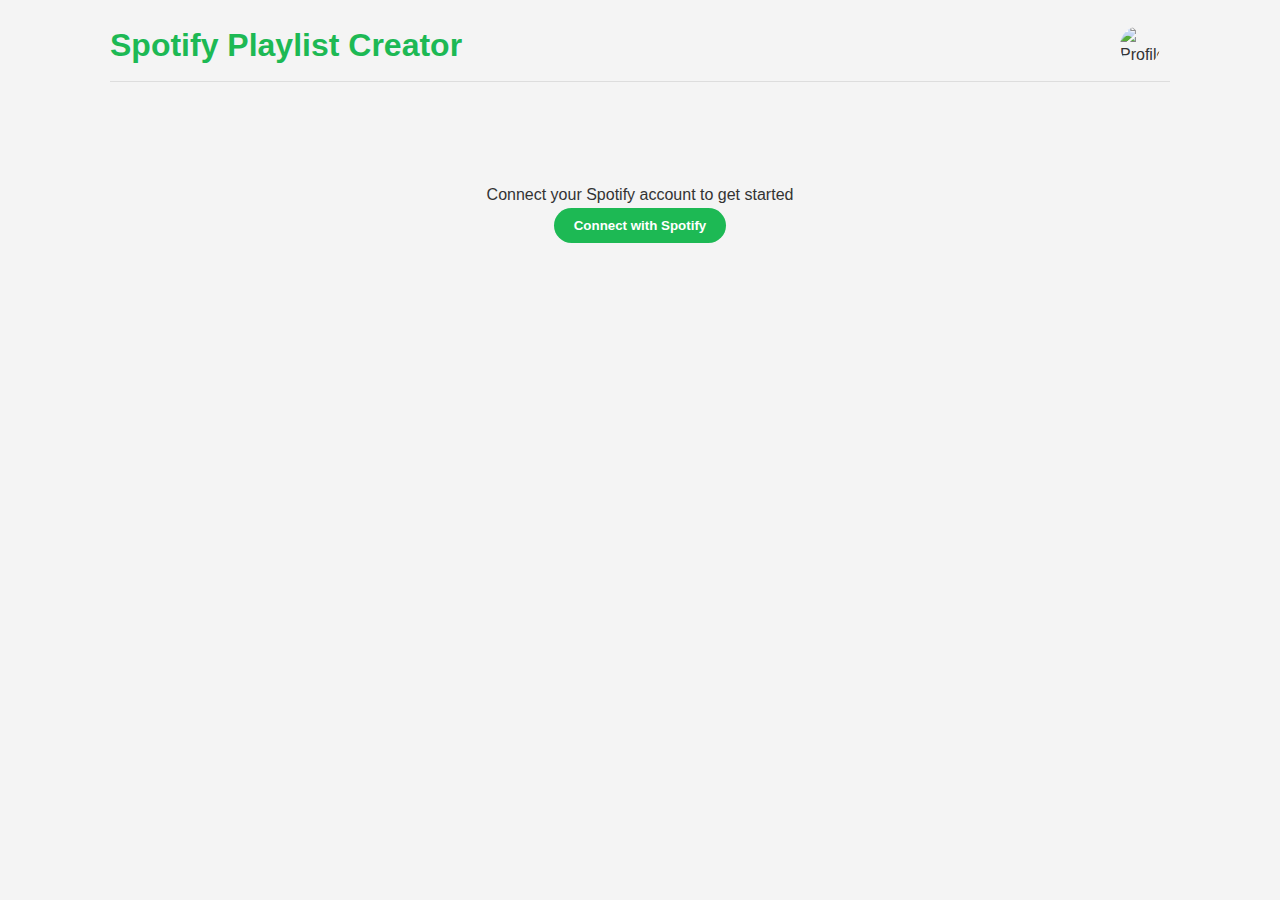
==== frontend/index.html @ e7f56613 "Initial commit" ====
<!DOCTYPE html>
<html lang="en">
<head>
    <meta charset="UTF-8">
    <meta name="viewport" content="width=device-width, initial-scale=1.0">
    <title>Spotify Playlist Creator</title>
    <link rel="stylesheet" href="style.css">
</head>
<body>
    <div class="container">
        <header>
            <h1>Spotify Playlist Creator</h1>
            <div id="user-profile" class="hidden">
                <img id="profile-image" src="" alt="Profile">
                <span id="profile-name"></span>
            </div>
        </header>

        <div id="login-section">
            <p>Connect your Spotify account to get started</p>
            <button id="login-button">Connect with Spotify</button>
        </div>

        <div id="app-section" class="hidden">
            <div class="stats-section">
                <h2>Your Top Artists</h2>
                <div id="top-artists" class="stats-grid"></div>
                
                <h2>Your Top Tracks</h2>
                <div id="top-tracks" class="stats-grid"></div>
            </div>
            
            <div class="playlist-creator">
                <h2>Create a Playlist</h2>
                <p>Describe what kind of playlist you want:</p>
                <textarea id="playlist-prompt" placeholder="e.g., A chill playlist for studying with piano music"></textarea>
                <button id="create-playlist-button">Create Playlist</button>
                <div id="playlist-result" class="hidden">
                    <h3>Playlist Created!</h3>
                    <p id="playlist-link"></p>
                </div>
            </div>
        </div>
    </div>
    
    <script src="script.js"></script>
</body>
</html>
---- frontend/style.css ----
* {
    box-sizing: border-box;
    margin: 0;
    padding: 0;
}

body {
    font-family: 'Segoe UI', Tahoma, Geneva, Verdana, sans-serif;
    line-height: 1.6;
    color: #333;
    background-color: #f4f4f4;
}

.container {
    max-width: 1100px;
    margin: 0 auto;
    padding: 20px;
}

header {
    display: flex;
    justify-content: space-between;
    align-items: center;
    margin-bottom: 30px;
    padding-bottom: 10px;
    border-bottom: 1px solid #ddd;
}

h1, h2, h3 {
    color: #1DB954; /* Spotify green */
}

button {
    background-color: #1DB954;
    color: white;
    border: none;
    padding: 10px 20px;
    border-radius: 30px;
    cursor: pointer;
    font-weight: bold;
    transition: background-color 0.3s;
}

button:hover {
    background-color: #1ed760;
}

.hidden {
    display: none;
}

#login-section {
    text-align: center;
    margin: 100px 0;
}

#user-profile {
    display: flex;
    align-items: center;
}

#profile-image {
    width: 40px;
    height: 40px;
    border-radius: 50%;
    margin-right: 10px;
}

.stats-grid {
    display: grid;
    grid-template-columns: repeat(auto-fill, minmax(150px, 1fr));
    gap: 20px;
    margin-bottom: 30px;
}

.artist-card, .track-card {
    background: white;
    border-radius: 8px;
    overflow: hidden;
    box-shadow: 0 2px 10px rgba(0,0,0,0.1);
    transition: transform 0.3s;
}

.artist-card:hover, .track-card:hover {
    transform: translateY(-5px);
}

.artist-card img, .track-card img {
    width: 100%;
    height: 150px;
    object-fit: cover;
}

.card-info {
    padding: 10px;
}

.card-info h3 {
    font-size: 14px;
    margin-bottom: 5px;
    white-space: nowrap;
    overflow: hidden;
    text-overflow: ellipsis;
}

.playlist-creator {
    background: white;
    padding: 20px;
    border-radius: 8px;
    box-shadow: 0 2px 10px rgba(0,0,0,0.1);
}

#playlist-prompt {
    width: 100%;
    height: 100px;
    margin: 10px 0 20px;
    padding: 10px;
    border: 1px solid #ddd;
    border-radius: 4px;
    resize: vertical;
}

#playlist-result {
    margin-top: 20px;
    padding: 15px;
    background-color: #f0f9f0;
    border-radius: 4px;
}

#playlist-link a {
    color: #1DB954;
    text-decoration: none;
}

#playlist-link a:hover {
    text-decoration: underline;
}

.playlist-tracks {
    margin-top: 15px;
    padding-top: 15px;
    border-top: 1px solid #eee;
}

.playlist-tracks h4 {
    margin-bottom: 10px;
}

.playlist-tracks ul {
    list-style-type: none;
}

.playlist-tracks li {
    padding: 5px 0;
    border-bottom: 1px solid #f0f0f0;
}
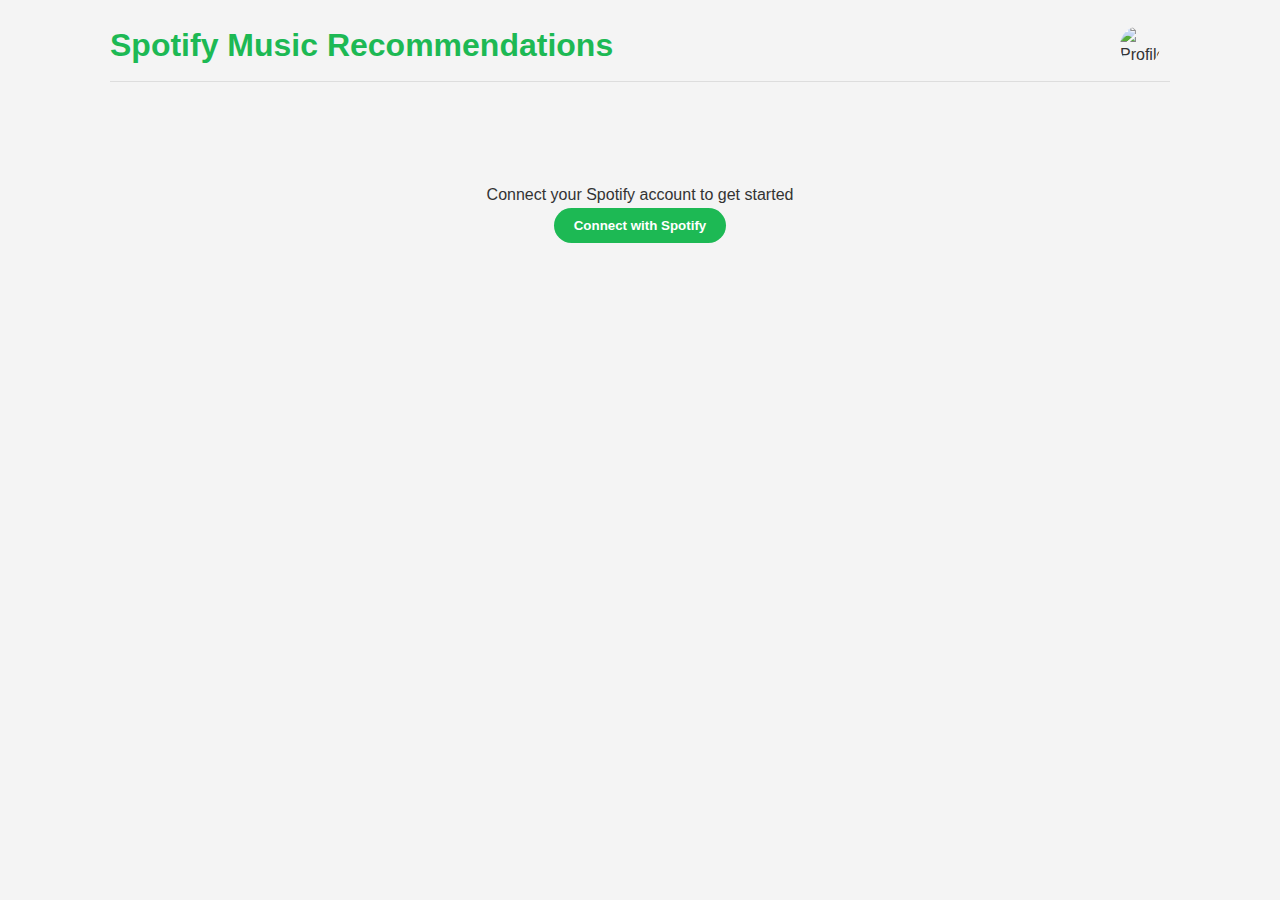
==== commit ef25ead1: "Change to recommendations only, fix 500 error" ====
--- a/frontend/index.html
+++ b/frontend/index.html
@@ -3,13 +3,13 @@
 <head>
     <meta charset="UTF-8">
     <meta name="viewport" content="width=device-width, initial-scale=1.0">
-    <title>Spotify Playlist Creator</title>
+    <title>Spotify Music Recommendations</title>
     <link rel="stylesheet" href="style.css">
 </head>
 <body>
     <div class="container">
         <header>
-            <h1>Spotify Playlist Creator</h1>
+            <h1>Spotify Music Recommendations</h1>
             <div id="user-profile" class="hidden">
                 <img id="profile-image" src="" alt="Profile">
                 <span id="profile-name"></span>
@@ -25,24 +25,23 @@
             <div class="stats-section">
                 <h2>Your Top Artists</h2>
                 <div id="top-artists" class="stats-grid"></div>
-                
+
                 <h2>Your Top Tracks</h2>
                 <div id="top-tracks" class="stats-grid"></div>
             </div>
-            
+
             <div class="playlist-creator">
-                <h2>Create a Playlist</h2>
-                <p>Describe what kind of playlist you want:</p>
-                <textarea id="playlist-prompt" placeholder="e.g., A chill playlist for studying with piano music"></textarea>
-                <button id="create-playlist-button">Create Playlist</button>
+                <h2>Get Music Recommendations</h2>
+                <p>Describe what kind of music you're in the mood for:</p>
+                <textarea id="playlist-prompt" placeholder="e.g., A chill music for studying with piano"></textarea>
+                <button id="create-playlist-button">Get Recommendations</button>
                 <div id="playlist-result" class="hidden">
-                    <h3>Playlist Created!</h3>
-                    <p id="playlist-link"></p>
+                    <div id="playlist-link"></div>
                 </div>
             </div>
         </div>
     </div>
-    
+
     <script src="script.js"></script>
 </body>
 </html>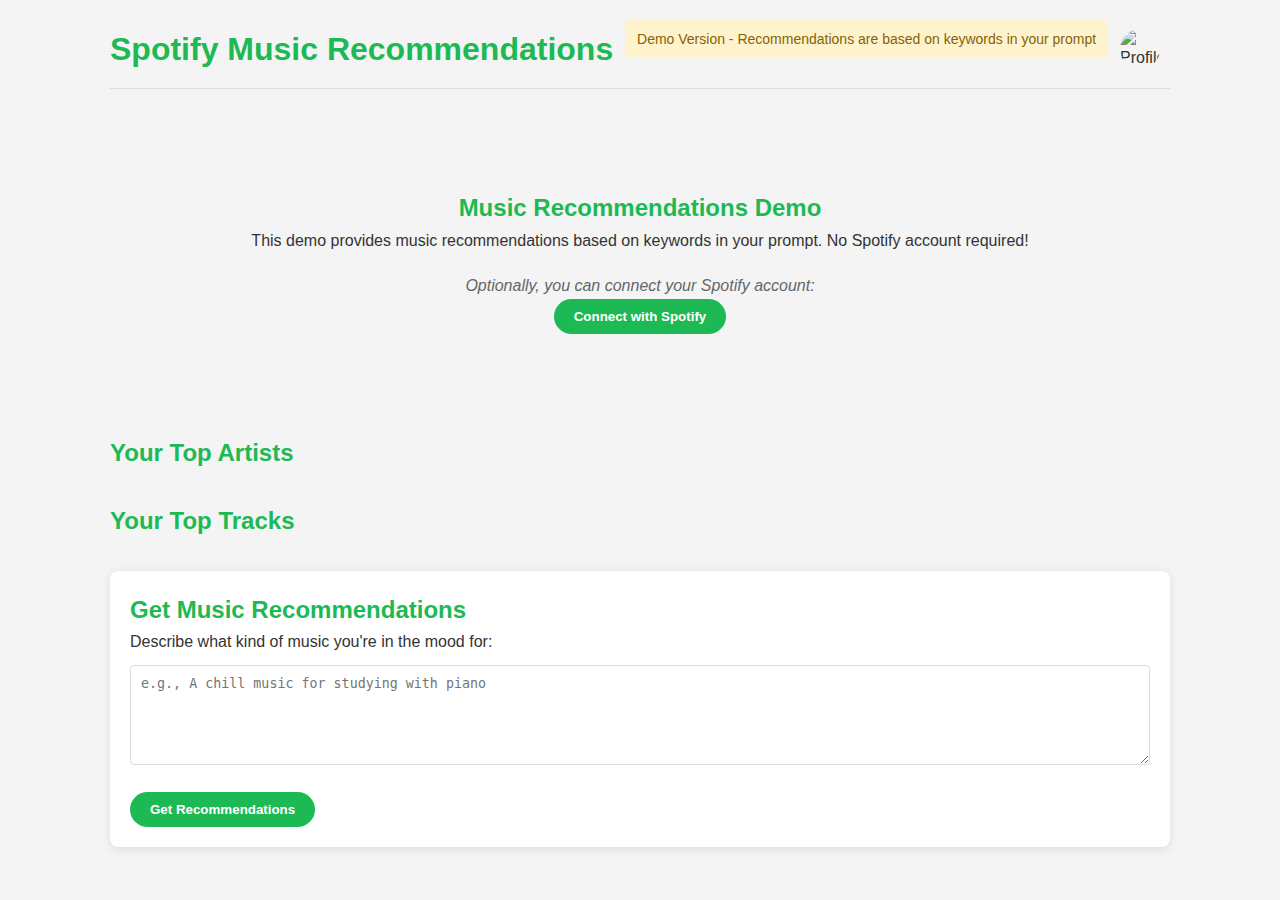
==== commit b805287f: "Create simplified demo version with static recommendations" ====
--- a/frontend/index.html
+++ b/frontend/index.html
@@ -10,6 +10,7 @@
     <div class="container">
         <header>
             <h1>Spotify Music Recommendations</h1>
+            <p class="demo-notice">Demo Version - Recommendations are based on keywords in your prompt</p>
             <div id="user-profile" class="hidden">
                 <img id="profile-image" src="" alt="Profile">
                 <span id="profile-name"></span>
@@ -17,7 +18,9 @@
         </header>
 
         <div id="login-section">
-            <p>Connect your Spotify account to get started</p>
+            <h2>Music Recommendations Demo</h2>
+            <p>This demo provides music recommendations based on keywords in your prompt. No Spotify account required!</p>
+            <p class="optional-login">Optionally, you can connect your Spotify account:</p>
             <button id="login-button">Connect with Spotify</button>
         </div>
 
--- a/frontend/style.css
+++ b/frontend/style.css
@@ -28,6 +28,22 @@
 
 h1, h2, h3 {
     color: #1DB954; /* Spotify green */
+}
+
+.demo-notice {
+    background-color: #fff3cd;
+    color: #856404;
+    padding: 8px 12px;
+    border-radius: 4px;
+    margin-bottom: 20px;
+    font-size: 14px;
+    text-align: center;
+}
+
+.optional-login {
+    margin-top: 20px;
+    font-style: italic;
+    color: #666;
 }
 
 button {
@@ -153,4 +169,27 @@
 .playlist-tracks li {
     padding: 5px 0;
     border-bottom: 1px solid #f0f0f0;
+}
+
+.error {
+    color: #d32f2f;
+    background-color: #ffebee;
+    padding: 10px;
+    border-radius: 4px;
+    margin-bottom: 15px;
+}
+
+.warning {
+    color: #f57c00;
+    background-color: #fff3e0;
+    padding: 10px;
+    border-radius: 4px;
+    margin-bottom: 15px;
+}
+
+#playlist-result {
+    margin-top: 20px;
+    padding: 15px;
+    background-color: #f9f9f9;
+    border-radius: 8px;
 }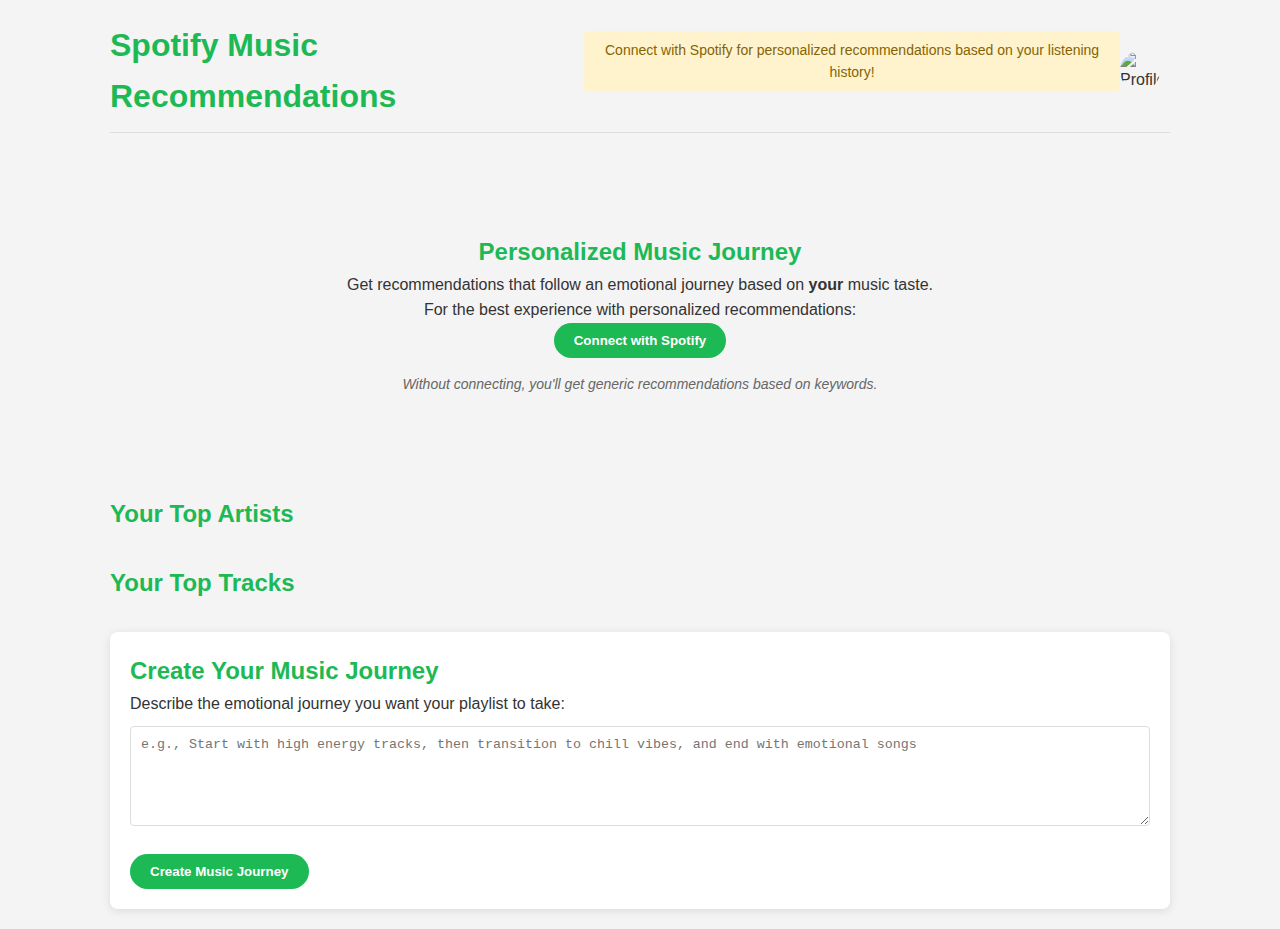
==== commit fcf5a51e: "Add personalized music journey functionality" ====
--- a/frontend/index.html
+++ b/frontend/index.html
@@ -10,7 +10,7 @@
     <div class="container">
         <header>
             <h1>Spotify Music Recommendations</h1>
-            <p class="demo-notice">Demo Version - Recommendations are based on keywords in your prompt</p>
+            <p class="demo-notice">Connect with Spotify for personalized recommendations based on your listening history!</p>
             <div id="user-profile" class="hidden">
                 <img id="profile-image" src="" alt="Profile">
                 <span id="profile-name"></span>
@@ -18,10 +18,11 @@
         </header>
 
         <div id="login-section">
-            <h2>Music Recommendations Demo</h2>
-            <p>This demo provides music recommendations based on keywords in your prompt. No Spotify account required!</p>
-            <p class="optional-login">Optionally, you can connect your Spotify account:</p>
+            <h2>Personalized Music Journey</h2>
+            <p>Get recommendations that follow an emotional journey based on <strong>your</strong> music taste.</p>
+            <p>For the best experience with personalized recommendations:</p>
             <button id="login-button">Connect with Spotify</button>
+            <p class="note">Without connecting, you'll get generic recommendations based on keywords.</p>
         </div>
 
         <div id="app-section" class="hidden">
@@ -34,10 +35,10 @@
             </div>
 
             <div class="playlist-creator">
-                <h2>Get Music Recommendations</h2>
-                <p>Describe what kind of music you're in the mood for:</p>
-                <textarea id="playlist-prompt" placeholder="e.g., A chill music for studying with piano"></textarea>
-                <button id="create-playlist-button">Get Recommendations</button>
+                <h2>Create Your Music Journey</h2>
+                <p>Describe the emotional journey you want your playlist to take:</p>
+                <textarea id="playlist-prompt" placeholder="e.g., Start with high energy tracks, then transition to chill vibes, and end with emotional songs"></textarea>
+                <button id="create-playlist-button">Create Music Journey</button>
                 <div id="playlist-result" class="hidden">
                     <div id="playlist-link"></div>
                 </div>
--- a/frontend/style.css
+++ b/frontend/style.css
@@ -40,10 +40,11 @@
     text-align: center;
 }
 
-.optional-login {
-    margin-top: 20px;
+.note {
+    margin-top: 15px;
     font-style: italic;
     color: #666;
+    font-size: 14px;
 }
 
 button {
@@ -192,4 +193,27 @@
     padding: 15px;
     background-color: #f9f9f9;
     border-radius: 8px;
+}
+
+.mood-section {
+    margin-top: 15px;
+    padding: 10px;
+    border-radius: 6px;
+    background-color: #f0f0f0;
+}
+
+.mood-section h5 {
+    margin-bottom: 8px;
+    color: #333;
+    font-size: 16px;
+}
+
+.mood-section ul {
+    list-style-type: none;
+    padding-left: 10px;
+}
+
+.mood-section li {
+    padding: 5px 0;
+    border-bottom: 1px solid #e0e0e0;
 }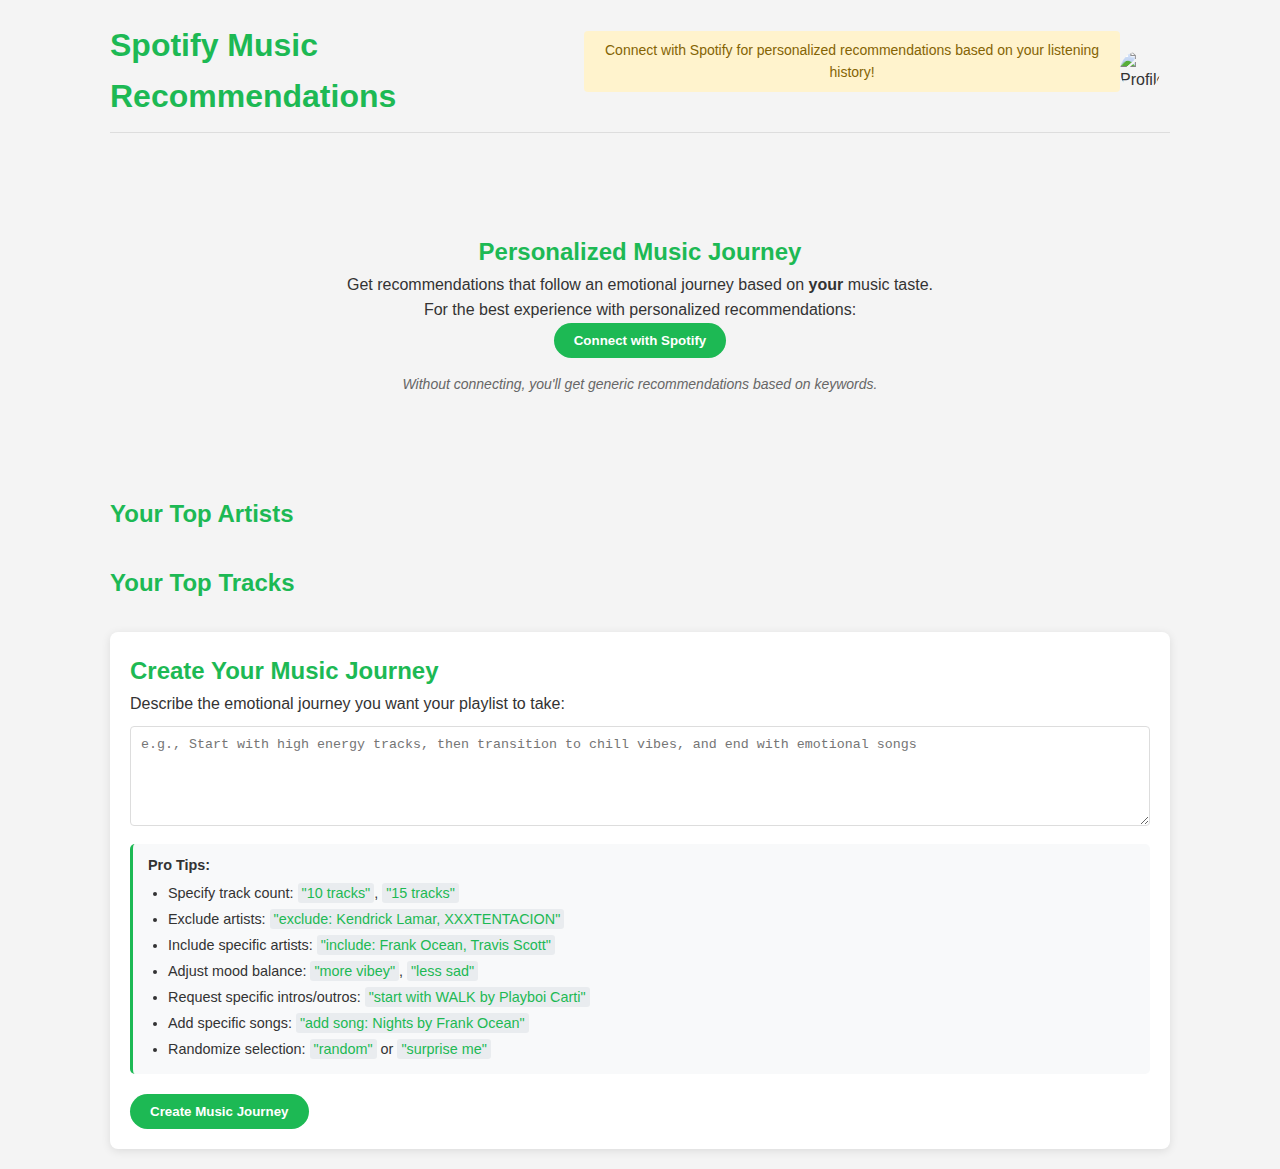
==== commit 560ae8db: "Add randomization, custom include/exclude lists, and more features" ====
--- a/frontend/index.html
+++ b/frontend/index.html
@@ -38,7 +38,23 @@
                 <h2>Create Your Music Journey</h2>
                 <p>Describe the emotional journey you want your playlist to take:</p>
                 <textarea id="playlist-prompt" placeholder="e.g., Start with high energy tracks, then transition to chill vibes, and end with emotional songs"></textarea>
+                <div class="prompt-tips">
+                    <p><strong>Pro Tips:</strong></p>
+                    <ul>
+                        <li>Specify track count: <em>"10 tracks"</em>, <em>"15 tracks"</em></li>
+                        <li>Exclude artists: <em>"exclude: Kendrick Lamar, XXXTENTACION"</em></li>
+                        <li>Include specific artists: <em>"include: Frank Ocean, Travis Scott"</em></li>
+                        <li>Adjust mood balance: <em>"more vibey"</em>, <em>"less sad"</em></li>
+                        <li>Request specific intros/outros: <em>"start with WALK by Playboi Carti"</em></li>
+                        <li>Add specific songs: <em>"add song: Nights by Frank Ocean"</em></li>
+                        <li>Randomize selection: <em>"random"</em> or <em>"surprise me"</em></li>
+                    </ul>
+                </div>
                 <button id="create-playlist-button">Create Music Journey</button>
+                <div id="loading-indicator" class="hidden">
+                    <div class="spinner"></div>
+                    <p>Creating your AI-powered music journey...<br>This may take a moment</p>
+                </div>
                 <div id="playlist-result" class="hidden">
                     <div id="playlist-link"></div>
                 </div>
--- a/frontend/style.css
+++ b/frontend/style.css
@@ -130,11 +130,43 @@
 #playlist-prompt {
     width: 100%;
     height: 100px;
-    margin: 10px 0 20px;
+    margin: 10px 0 10px;
     padding: 10px;
     border: 1px solid #ddd;
     border-radius: 4px;
     resize: vertical;
+}
+
+.prompt-tips {
+    background-color: #f8f9fa;
+    border-radius: 5px;
+    padding: 10px 15px;
+    margin-bottom: 20px;
+    font-size: 0.9em;
+    border-left: 3px solid #1DB954;
+}
+
+.prompt-tips p {
+    margin-top: 0;
+    margin-bottom: 5px;
+    color: #333;
+}
+
+.prompt-tips ul {
+    margin: 0;
+    padding-left: 20px;
+}
+
+.prompt-tips li {
+    margin-bottom: 3px;
+}
+
+.prompt-tips em {
+    background-color: #e9ecef;
+    padding: 2px 4px;
+    border-radius: 3px;
+    font-style: normal;
+    color: #1DB954;
 }
 
 #playlist-result {
@@ -216,4 +248,48 @@
 .mood-section li {
     padding: 5px 0;
     border-bottom: 1px solid #e0e0e0;
+}
+
+.album-name {
+    color: #666;
+    font-size: 0.9em;
+    font-style: italic;
+}
+
+.track-reason {
+    margin-top: 5px;
+    font-size: 0.85em;
+    color: #555;
+    line-height: 1.4;
+    padding-left: 10px;
+    border-left: 2px solid #1DB954;
+}
+
+.track-info {
+    font-weight: 500;
+}
+
+#loading-indicator {
+    margin: 20px 0;
+    text-align: center;
+}
+
+#loading-indicator p {
+    margin-top: 15px;
+    color: #555;
+}
+
+.spinner {
+    width: 40px;
+    height: 40px;
+    margin: 0 auto;
+    border: 4px solid rgba(29, 185, 84, 0.3);
+    border-radius: 50%;
+    border-top: 4px solid #1DB954;
+    animation: spin 1s linear infinite;
+}
+
+@keyframes spin {
+    0% { transform: rotate(0deg); }
+    100% { transform: rotate(360deg); }
 }